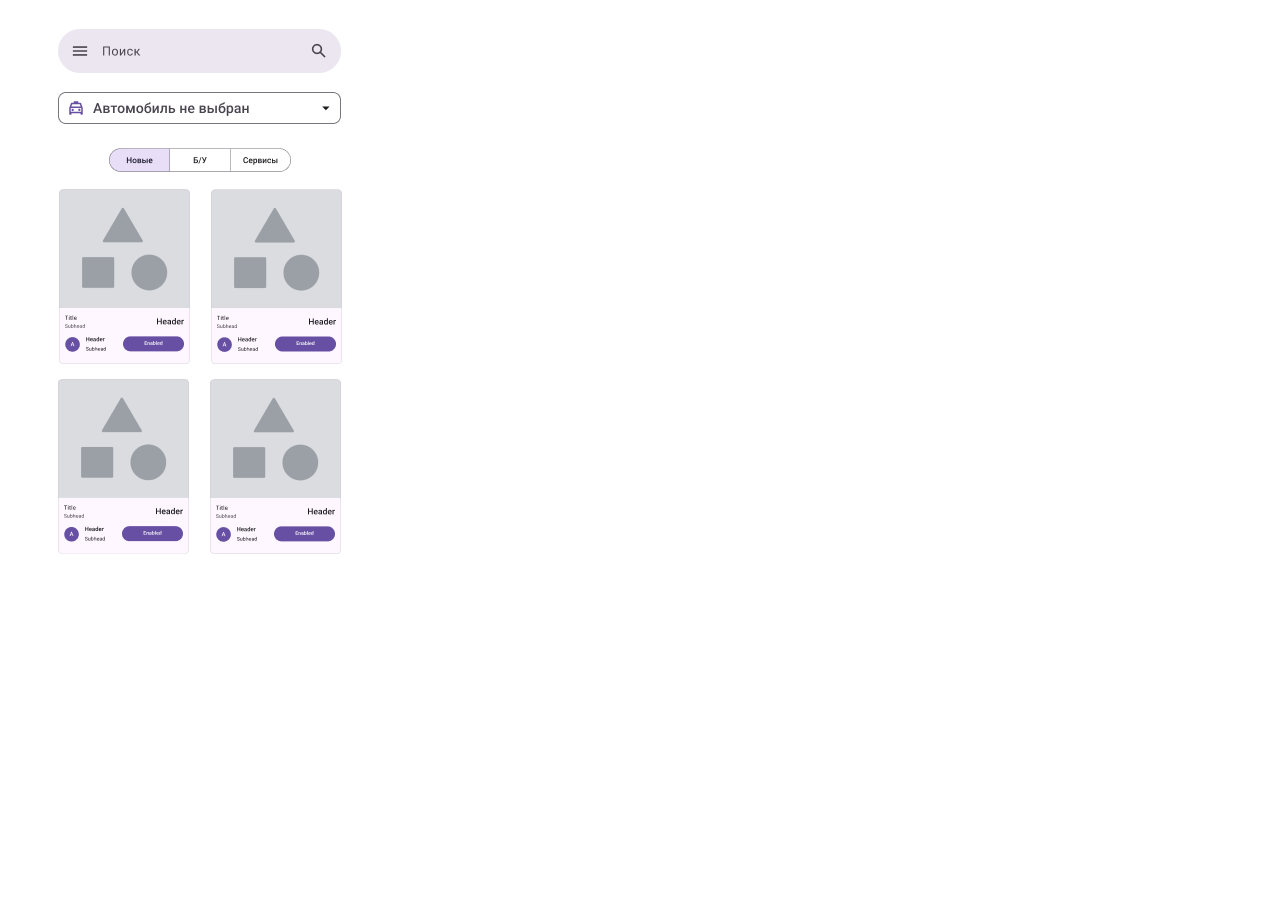
==== index.html @ ba4bd68a "Add files via upload" ====
<!doctype html>
<html lang="ru">
  <head>
  <meta charset="utf-8" />
  <title></title>
  <link rel="stylesheet" href="style.css" />
  </head>
  <body>
    <img src="img.png">


  </body>
</html>
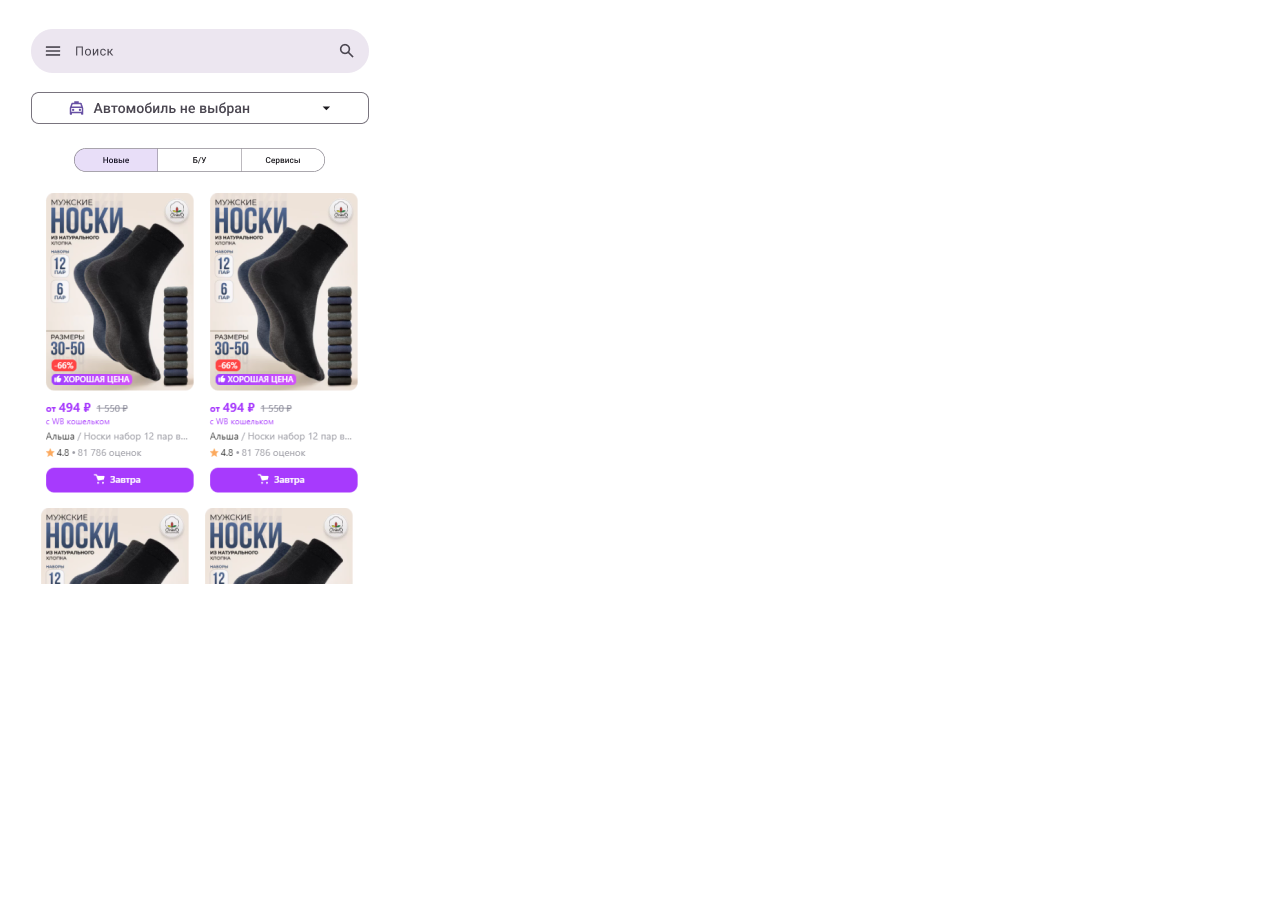
==== commit a6f541ee: "Update index.html" ====
--- a/index.html
+++ b/index.html
@@ -6,8 +6,8 @@
   <link rel="stylesheet" href="style.css" />
   </head>
   <body>
-    <img src="img.png">
+    <img src="img2.png">
 
 
   </body>
-</html>+</html>
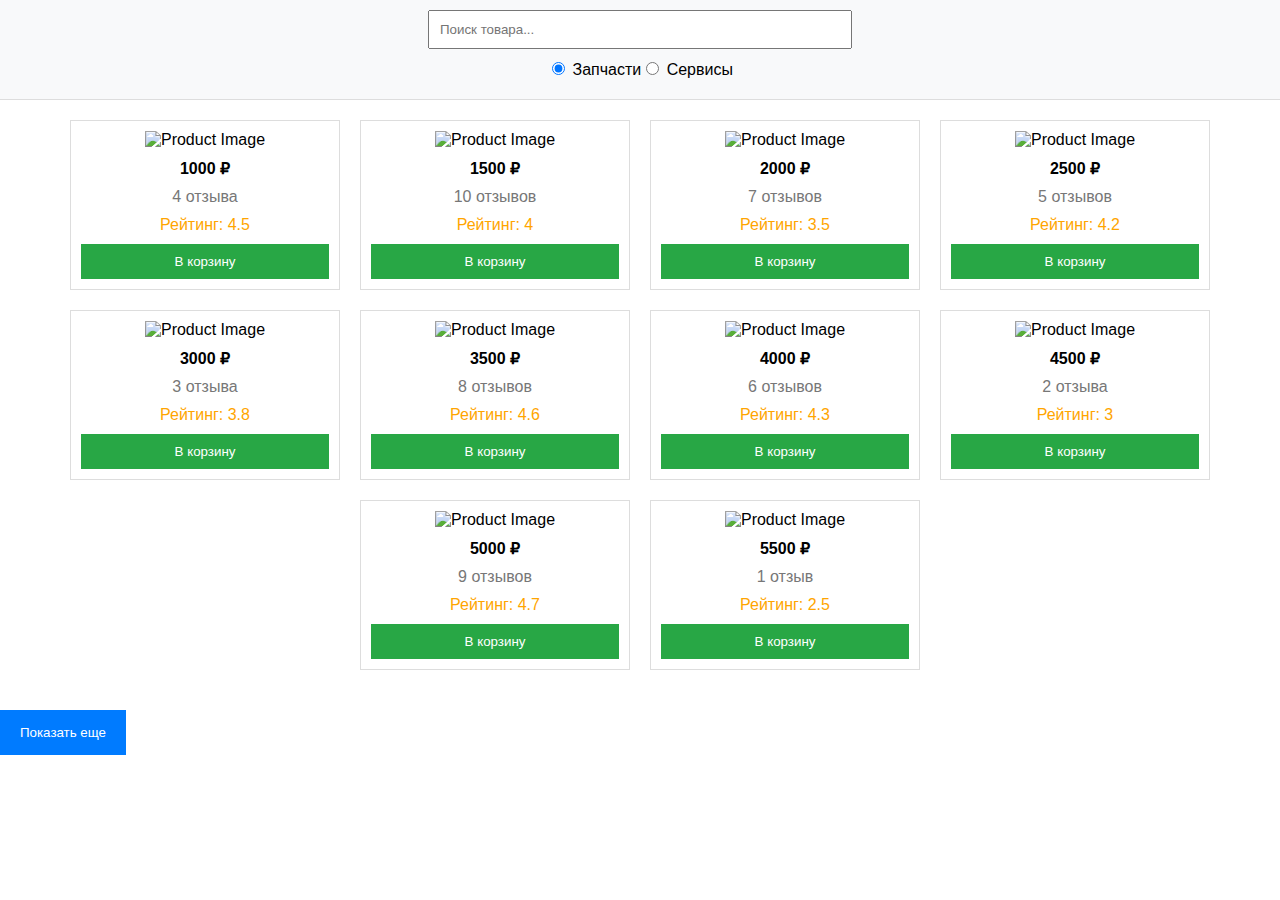
==== commit 821eeccf: "Add files via upload" ====
--- a/index.html
+++ b/index.html
@@ -1,13 +1,28 @@
-<!doctype html>
+<!DOCTYPE html>
 <html lang="ru">
-  <head>
-  <meta charset="utf-8" />
-  <title></title>
-  <link rel="stylesheet" href="style.css" />
-  </head>
-  <body>
-    <img src="img2.png">
+<head>
+    <meta charset="UTF-8">
+    <meta name="viewport" content="width=device-width, initial-scale=1.0">
+    <title>Каталог товаров</title>
+    <link rel="stylesheet" href="styles.css">
+</head>
+<body>
+    <header>
+        <input type="text" id="search" placeholder="Поиск товара...">
+        <div>
+            <label>
+                <input type="radio" name="category" value="parts" checked> Запчасти
+            </label>
+            <label>
+                <input type="radio" name="category" value="services"> Сервисы
+            </label>
+        </div>
+    </header>
+    <main id="catalog">
+        <!-- Товары будут загружены сюда -->
+    </main>
+    <button id="load-more">Показать еще</button>
 
-
-  </body>
+    <script src="script.js"></script>
+</body>
 </html>
--- a/styles.css
+++ b/styles.css
@@ -0,0 +1,116 @@
+body {
+    font-family: Arial, sans-serif;
+    margin: 0;
+    padding: 0;
+}
+
+header {
+    display: flex;
+    flex-direction: column;
+    align-items: center;
+    padding: 10px;
+    background-color: #f8f9fa;
+    border-bottom: 1px solid #ddd;
+}
+
+#search {
+    width: 80%;
+    max-width: 400px;
+    padding: 10px;
+    margin-bottom: 10px;
+}
+
+header div {
+    display: flex;
+    justify-content: center;
+    margin-bottom: 10px;
+}
+
+#catalog {
+    display: flex;
+    flex-wrap: wrap;
+    gap: 20px;
+    justify-content: center;
+    padding: 20px;
+}
+
+.card {
+    border: 1px solid #ddd;
+    padding: 10px;
+    width: calc(100% / 2 - 40px);
+    box-sizing: border-box;
+    text-align: center;
+    background-color: #fff;
+}
+
+.card img {
+    max-width: 100%;
+    height: auto;
+}
+
+.card .price {
+    font-weight: bold;
+    margin: 10px 0;
+}
+
+.card .reviews {
+    color: #777;
+    margin-bottom: 10px;
+}
+
+.card .rating {
+    color: #ffa500;
+    margin-bottom: 10px;
+}
+
+.card button {
+    background-color: #28a745;
+    color: #fff;
+    border: none;
+    padding: 10px;
+    cursor: pointer;
+    width: 100%;
+    box-sizing: border-box;
+}
+
+.card button:hover {
+    background-color: #218838;
+}
+
+#load-more {
+    background-color: #007bff;
+    color: #fff;
+    border: none;
+    padding: 15px 20px;
+    cursor: pointer;
+    margin: 20px 0;
+}
+
+#load-more:hover {
+    background-color: #0056b3;
+}
+
+@media (max-width: 768px) {
+    header div {
+        flex-direction: column;
+        align-items: center;
+    }
+
+    .card {
+        width: calc(100% - 40px);
+    }
+}
+
+@media (min-width: 769px) {
+    #search {
+        width: 50%;
+    }
+
+    header div {
+        flex-direction: row;
+    }
+
+    .card {
+        width: calc(100% / 4 - 40px);
+    }
+}
